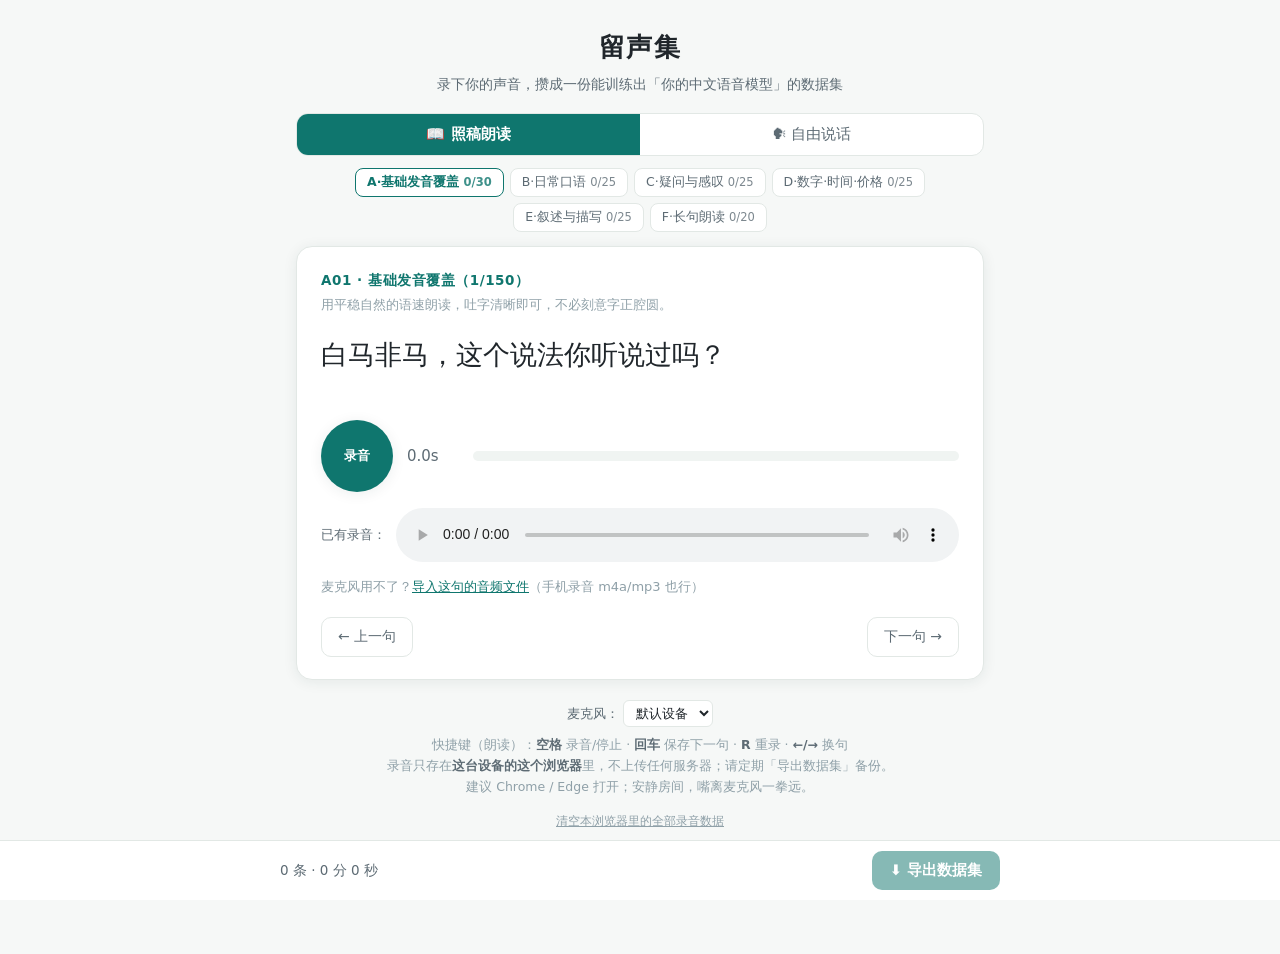
==== web/index.html @ 2b323c7b "新增零安装单文件版录音应用 web/index.html（留声集） 不装 Python、不跑服务器：Chrome/Edge 双击打开即可采集。  - 双模式齐全：照稿朗读（150 句内嵌语料、批次进度" ====
<!DOCTYPE html>
<html lang="zh-CN">
<head>
<meta charset="utf-8">
<meta name="viewport" content="width=device-width, initial-scale=1">
<title>留声集</title>
<link rel="icon" href="data:image/svg+xml,<svg xmlns=%22http://www.w3.org/2000/svg%22 viewBox=%220 0 100 100%22><text y=%22.9em%22 font-size=%2290%22>🎙️</text></svg>">
<style>
/* ---- 主题令牌：亮色为基准，暗色按同一套令牌重定义 ---- */
:root {
  --bg: #f6f8f7;         /* 冷调纸面，偏青灰 */
  --surface: #ffffff;
  --surface-2: #f0f4f2;
  --ink: #20262b;
  --muted: #5d6b74;
  --faint: #8fa0a8;
  --line: #e2e8e5;
  --accent: #0f766e;      /* 深青，工作室的一点颜色 */
  --accent-ink: #ffffff;
  --rec: #e5484d;         /* 语义色：录音中 */
  --ok: #2f8a4c;
  --warn-bg: #fdf6e3;
  --warn-line: #e8d49a;
  --warn-ink: #8a6116;
  --shadow: 0 2px 14px rgba(25, 45, 55, .08);
}
@media (prefers-color-scheme: dark) {
  :root:not([data-theme="light"]) {
    --bg: #12181b;
    --surface: #1a2226;
    --surface-2: #212b30;
    --ink: #e8edea;
    --muted: #98a9b0;
    --faint: #6b7d85;
    --line: #2a363c;
    --accent: #3cb8ab;
    --accent-ink: #0c1517;
    --rec: #f2555a;
    --ok: #57b374;
    --warn-bg: #2a2416;
    --warn-line: #57481f;
    --warn-ink: #d9b45e;
    --shadow: 0 2px 14px rgba(0, 0, 0, .35);
  }
}
:root[data-theme="dark"] {
  --bg: #12181b;
  --surface: #1a2226;
  --surface-2: #212b30;
  --ink: #e8edea;
  --muted: #98a9b0;
  --faint: #6b7d85;
  --line: #2a363c;
  --accent: #3cb8ab;
  --accent-ink: #0c1517;
  --rec: #f2555a;
  --ok: #57b374;
  --warn-bg: #2a2416;
  --warn-line: #57481f;
  --warn-ink: #d9b45e;
  --shadow: 0 2px 14px rgba(0, 0, 0, .35);
}

* { box-sizing: border-box; margin: 0; padding: 0; }
html { -webkit-text-size-adjust: 100%; }
body {
  font-family: system-ui, "PingFang SC", "Microsoft YaHei", "Noto Sans CJK SC", sans-serif;
  background: var(--bg);
  color: var(--ink);
  line-height: 1.65;
}
button { font-family: inherit; }
.wrap { max-width: 720px; margin: 0 auto; padding: 26px 16px 120px; }

/* ---- 头部 ---- */
header { text-align: center; margin-bottom: 18px; }
header h1 { font-size: 26px; letter-spacing: .06em; }
.sub { color: var(--muted); font-size: 13.5px; margin-top: 4px; }
.banner {
  margin: 12px auto 0; max-width: 560px;
  background: var(--warn-bg); border: 1px solid var(--warn-line); color: var(--warn-ink);
  border-radius: 10px; padding: 8px 14px; font-size: 13px; text-align: left;
}

/* ---- 模式切换 ---- */
.modes {
  display: flex; gap: 0; margin: 16px 0 12px;
  border: 1px solid var(--line); border-radius: 12px; overflow: hidden;
  background: var(--surface);
}
.mode-btn {
  flex: 1; border: none; background: transparent; color: var(--muted);
  padding: 11px 8px; font-size: 15px; cursor: pointer;
}
.mode-btn.active { background: var(--accent); color: var(--accent-ink); font-weight: 600; }

/* ---- 批次标签 ---- */
.tabs { display: flex; gap: 6px; justify-content: center; flex-wrap: wrap; margin-bottom: 14px; }
.tab {
  border: 1px solid var(--line); background: var(--surface); border-radius: 8px;
  padding: 5px 11px; font-size: 12.5px; cursor: pointer; color: var(--muted);
}
.tab.active { border-color: var(--accent); color: var(--accent); font-weight: 600; }
.tab .cnt { opacity: .8; font-size: 11.5px; margin-left: 4px; }

/* ---- 卡片 ---- */
.card {
  background: var(--surface); border-radius: 16px; padding: 22px 24px;
  box-shadow: var(--shadow); border: 1px solid var(--line);
}
.meta-row { display: flex; align-items: center; gap: 10px; flex-wrap: wrap; }
.sid { font-weight: 700; color: var(--accent); font-size: 13.5px; letter-spacing: .04em; }
.done-mark { color: var(--ok); font-size: 13px; font-weight: 600; }
.tip { color: var(--faint); font-size: 13px; margin-top: 3px; }
/* 朗读稿：衬线、大号，像一页手稿 */
.sentence {
  font-family: "Songti SC", "Noto Serif CJK SC", "SimSun", serif;
  font-size: 27px; line-height: 1.75; margin: 16px 0 18px; min-height: 2.6em;
  text-wrap: balance;
}

.warn {
  background: var(--warn-bg); border: 1px solid var(--warn-line); color: var(--warn-ink);
  border-radius: 9px; padding: 8px 12px; font-size: 13px; margin: 0 0 12px;
}

/* ---- 录音控件：录音键是主角 ---- */
.controls { display: flex; align-items: center; gap: 14px; flex-wrap: wrap; }
.btn-record {
  width: 72px; height: 72px; border-radius: 50%;
  border: none; background: var(--accent); color: var(--accent-ink);
  font-size: 13px; font-weight: 700; cursor: pointer; flex-shrink: 0;
  box-shadow: var(--shadow);
}
.btn-record.recording { background: var(--rec); color: #fff; animation: pulse 1.2s infinite; }
@keyframes pulse { 50% { opacity: .72; } }
@media (prefers-reduced-motion: reduce) { .btn-record.recording { animation: none; } }
.timer { font-variant-numeric: tabular-nums; color: var(--muted); min-width: 52px; font-size: 15px; }
.level-track {
  flex: 1; min-width: 110px; height: 10px; background: var(--surface-2);
  border-radius: 999px; overflow: hidden;
}
.level-bar {
  height: 100%; width: 0%;
  background: linear-gradient(90deg, var(--accent), #d3a537 72%, var(--rec));
  transition: width .06s linear;
}

.preview { margin-top: 16px; }
audio { width: 100%; }
.preview-btns { display: flex; gap: 10px; margin-top: 10px; flex-wrap: wrap; }
.btn-save {
  border: none; border-radius: 10px; padding: 10px 22px; font-size: 15px;
  background: var(--accent); color: var(--accent-ink); cursor: pointer; font-weight: 600;
}
.btn-ghost {
  border: 1px solid var(--line); border-radius: 10px; padding: 10px 16px;
  background: var(--surface); color: var(--muted); font-size: 14px; cursor: pointer;
}
button:disabled { opacity: .5; cursor: not-allowed; }
button:focus-visible { outline: 2px solid var(--accent); outline-offset: 2px; }

.existing {
  margin-top: 16px; font-size: 13px; color: var(--muted);
  display: flex; align-items: center; gap: 10px; flex-wrap: wrap;
}
.existing audio { flex: 1; min-width: 200px; }

.nav-btns { display: flex; justify-content: space-between; margin-top: 20px; gap: 10px; }
.import-row { margin-top: 14px; font-size: 13px; color: var(--faint); }
.import-row label { color: var(--accent); cursor: pointer; text-decoration: underline; }
input[type="file"] { display: none; }

/* ---- 待校对 ---- */
.pending-title { font-size: 16px; margin: 24px 0 4px; }
.pending-item {
  border: 1px solid var(--line); border-radius: 12px;
  padding: 12px 14px; margin-top: 12px; background: var(--surface-2);
}
.pending-head { display: flex; justify-content: space-between; margin-bottom: 6px; }
.pending-dur { color: var(--faint); font-size: 12.5px; font-variant-numeric: tabular-nums; }
.pending-item textarea {
  width: 100%; margin-top: 8px; padding: 8px 10px; font-size: 16px;
  font-family: inherit; line-height: 1.6; color: var(--ink);
  background: var(--surface); border: 1px solid var(--line); border-radius: 8px;
  resize: vertical;
}

/* ---- 底部常驻：进度 + 导出 ---- */
.dock {
  position: fixed; left: 0; right: 0; bottom: 0;
  background: var(--surface); border-top: 1px solid var(--line);
  padding: 10px 16px calc(10px + env(safe-area-inset-bottom));
}
.dock-inner {
  max-width: 720px; margin: 0 auto;
  display: flex; align-items: center; justify-content: space-between; gap: 12px;
}
.dock-stats { font-size: 13.5px; color: var(--muted); font-variant-numeric: tabular-nums; }
.dock-btns { display: flex; gap: 8px; }
.btn-export {
  border: none; border-radius: 10px; padding: 10px 18px; font-size: 14.5px;
  background: var(--accent); color: var(--accent-ink); font-weight: 700; cursor: pointer;
}

footer.notes { margin-top: 20px; text-align: center; }
.hint { color: var(--faint); font-size: 12.5px; }
.hint b { color: var(--muted); }
.device-row { margin-bottom: 8px; font-size: 13px; color: var(--muted); }
.device-row select {
  max-width: 300px; padding: 4px 8px; border-radius: 6px;
  border: 1px solid var(--line); background: var(--surface); color: var(--ink);
}
.danger-row { margin-top: 10px; }
.danger-link { color: var(--faint); font-size: 12px; background: none; border: none; text-decoration: underline; cursor: pointer; }

@media (max-width: 480px) {
  .card { padding: 18px 16px; }
  .sentence { font-size: 23px; }
}
</style>
</head>
<body>
<div class="wrap">
  <header>
    <h1>留声集</h1>
    <p class="sub">录下你的声音，攒成一份能训练出「你的中文语音模型」的数据集</p>
    <div class="banner" id="env-banner" hidden></div>
  </header>

  <div class="modes">
    <button class="mode-btn active" id="mode-read">📖 照稿朗读</button>
    <button class="mode-btn" id="mode-free">🗣 自由说话</button>
  </div>

  <nav class="tabs" id="tabs"></nav>

  <main class="card" id="read-card">
    <div class="meta-row">
      <span class="sid" id="sentence-id">—</span>
      <span class="done-mark" id="done-mark" hidden></span>
    </div>
    <p class="tip" id="batch-tip"></p>
    <p class="sentence" id="sentence-text">加载中……</p>

    <div class="warn" id="warn-area" hidden></div>

    <div class="controls">
      <button class="btn-record" id="btn-record">录音</button>
      <span class="timer" id="timer">0.0s</span>
      <div class="level-track"><div class="level-bar" id="level-bar"></div></div>
    </div>

    <div class="preview" id="preview-area" hidden>
      <audio id="preview-audio" controls></audio>
      <div class="preview-btns">
        <button class="btn-save" id="btn-save">✔ 保存并下一句</button>
        <button class="btn-ghost" id="btn-redo">↺ 重录</button>
      </div>
    </div>

    <div class="existing" id="existing-area" hidden>
      <span>已有录音：</span>
      <audio id="existing-audio" controls></audio>
    </div>

    <div class="import-row">麦克风用不了？<label for="import-read">导入这句的音频文件</label>（手机录音 m4a/mp3 也行）
      <input type="file" id="import-read" accept="audio/*,.m4a,.mp3,.wav,.aac,.ogg">
    </div>

    <div class="nav-btns">
      <button class="btn-ghost" id="btn-prev">← 上一句</button>
      <button class="btn-ghost" id="btn-next">下一句 →</button>
    </div>
  </main>

  <main class="card" id="free-card" hidden>
    <div class="meta-row"><span class="sid">自由说话 · 自然语气采集</span></div>
    <p class="tip">不看稿，像平时聊天一样随便说 1~5 分钟：今天做了什么、推荐一部电影、
      给朋友的语音留言……停止后会按停顿自动切成小段，逐段听音频、写下你实际说的字。
      数字按读法写汉字（「二零二六」），语气词说了就写上；说废的段丢弃即可。</p>

    <div class="controls">
      <button class="btn-record" id="free-record">说话</button>
      <span class="timer" id="free-timer">0.0s</span>
      <div class="level-track"><div class="level-bar" id="free-level"></div></div>
    </div>

    <div class="warn" id="free-warn" hidden></div>

    <div class="preview" id="free-preview" hidden>
      <audio id="free-audio" controls></audio>
      <div class="preview-btns">
        <button class="btn-save" id="free-slice">✂ 按停顿切分</button>
        <button class="btn-ghost" id="free-redo">↺ 重录</button>
      </div>
    </div>

    <div class="import-row">也可以<label for="import-free">导入一段已有的长录音</label>（比如手机语音备忘录）
      <input type="file" id="import-free" accept="audio/*,.m4a,.mp3,.wav,.aac,.ogg">
    </div>

    <section id="pending-section" hidden>
      <h2 class="pending-title">待校对</h2>
      <div id="pending-list"></div>
    </section>
  </main>

  <footer class="notes">
    <div class="device-row">
      <label for="device-select">麦克风：</label>
      <select id="device-select"><option value="">默认设备</option></select>
    </div>
    <p class="hint">快捷键（朗读）：<b>空格</b> 录音/停止 · <b>回车</b> 保存下一句 · <b>R</b> 重录 · <b>←/→</b> 换句</p>
    <p class="hint">录音只存在<b>这台设备的这个浏览器</b>里，不上传任何服务器；请定期「导出数据集」备份。</p>
    <p class="hint">建议 Chrome / Edge 打开；安静房间，嘴离麦克风一拳远。</p>
    <div class="danger-row"><button class="danger-link" id="btn-wipe">清空本浏览器里的全部录音数据</button></div>
  </footer>
</div>

<div class="dock">
  <div class="dock-inner">
    <span class="dock-stats" id="dock-stats">0 条 · 0 分 0 秒</span>
    <div class="dock-btns">
      <button class="btn-export" id="btn-export">⬇ 导出数据集</button>
    </div>
  </div>
</div>

<script>
'use strict';
/* ============ 留声集：单文件录音采集应用 ============
   零依赖。录音以无损 WAV 存进浏览器 IndexedDB；导出为
   GPT-SoVITS 可直接使用的数据集 zip（wavs/ + meta.jsonl + gptsovits.list）。 */

const CORPUS = {"batches": [{"id": "A", "name": "基础发音覆盖", "desc": "覆盖普通话全部声母、常见韵母、四个声调与轻声、儿化和变调。只录这一批（约 3~5 分钟）就可以开始训练。", "tip": "用平稳自然的语速朗读，吐字清晰即可，不必刻意字正腔圆。", "items": [{"id": "A01", "text": "白马非马，这个说法你听说过吗？"}, {"id": "A02", "text": "爸爸泡了一壶普洱茶，满屋子都是茶香。"}, {"id": "A03", "text": "妹妹每天早晨都要喝一杯温牛奶。"}, {"id": "A04", "text": "风一吹，帆船就慢慢离开了码头。"}, {"id": "A05", "text": "弟弟得到一台崭新的电动玩具。"}, {"id": "A06", "text": "天太热了，我们躲在树荫下乘凉。"}, {"id": "A07", "text": "奶奶年轻的时候在南方农村教书。"}, {"id": "A08", "text": "老李在楼下练了六年太极拳。"}, {"id": "A09", "text": "哥哥刚给花园里的果树浇过水。"}, {"id": "A10", "text": "客人夸这块烤肉外焦里嫩，口感很好。"}, {"id": "A11", "text": "火车呼啸着穿过黄河大桥。"}, {"id": "A12", "text": "姐姐今天穿了一件金黄色的家居服。"}, {"id": "A13", "text": "请你去前面的桥头等我一会儿。"}, {"id": "A14", "text": "小熊想学习西方的现代绘画。"}, {"id": "A15", "text": "这张桌子的价值真不好说。"}, {"id": "A16", "text": "厨房传来一阵炒菜的声音。"}, {"id": "A17", "text": "叔叔是设计师，擅长手绘山水。"}, {"id": "A18", "text": "让我们仍然热爱日常的生活。"}, {"id": "A19", "text": "自从组建足球队，早操再没人迟到。"}, {"id": "A20", "text": "村子里错落有致地种满了松树和翠竹。"}, {"id": "A21", "text": "我们呀，一路吃喝玩乐，晚上才回家。"}, {"id": "A22", "text": "女司机举起绿旗，示意军车继续前进。"}, {"id": "A23", "text": "月亮圆圆的，挂在远处的山峰上。"}, {"id": "A24", "text": "你好，很高兴认识你，我姓李。"}, {"id": "A25", "text": "老虎和小马居然成了好伙伴。"}, {"id": "A26", "text": "一个人吃饭，一样可以吃得很开心。"}, {"id": "A27", "text": "不对，不是这本书，是那本蓝色的。"}, {"id": "A28", "text": "他呢，好像有点儿不好意思了。"}, {"id": "A29", "text": "春天一到，公园里到处是放风筝的孩子。"}, {"id": "A30", "text": "王老师用温柔而坚定的语气鼓励大家。"}]}, {"id": "B", "name": "日常口语", "desc": "高频日常用语，让模型学会你平时说话的腔调。", "tip": "想象在跟家人朋友说话，放松、口语化。", "items": [{"id": "B01", "text": "早上好！今天天气真不错。"}, {"id": "B02", "text": "麻烦你把窗户关一下，外面有点吵。"}, {"id": "B03", "text": "我先去洗个手，马上就来。"}, {"id": "B04", "text": "辛苦了，快坐下歇一会儿吧。"}, {"id": "B05", "text": "这道菜有点咸，下次少放点盐。"}, {"id": "B06", "text": "别着急，我们时间还很充裕。"}, {"id": "B07", "text": "出门记得带伞，下午可能有雨。"}, {"id": "B08", "text": "谢谢你的帮忙，改天我请你吃饭。"}, {"id": "B09", "text": "对不起，我来晚了，路上堵车堵得厉害。"}, {"id": "B10", "text": "没关系，大家都刚到，先喝点水吧。"}, {"id": "B11", "text": "你最近忙什么呢？好久没见到你了。"}, {"id": "B12", "text": "周末我们打算去郊外爬山，你来不来？"}, {"id": "B13", "text": "手机快没电了，你带充电器了吗？"}, {"id": "B14", "text": "这双鞋挺舒服的，就是颜色不太好看。"}, {"id": "B15", "text": "帮我看一下，这个字念什么？"}, {"id": "B16", "text": "电梯坏了，我们只能走楼梯上去。"}, {"id": "B17", "text": "冰箱里还有昨天剩的汤，热一热就能喝。"}, {"id": "B18", "text": "空调温度别开太低，小心着凉。"}, {"id": "B19", "text": "我把钥匙忘在办公室了，真是糊涂。"}, {"id": "B20", "text": "排队的人太多了，我们换一家店吧。"}, {"id": "B21", "text": "你先睡吧，我把这点活儿干完就休息。"}, {"id": "B22", "text": "快递到楼下了，你下去取一下好吗？"}, {"id": "B23", "text": "今晚想吃面条还是米饭？我都可以。"}, {"id": "B24", "text": "灯别关，我还要看一会儿书。"}, {"id": "B25", "text": "慢点走，地上滑，刚拖过地。"}]}, {"id": "C", "name": "疑问与感叹", "desc": "疑问句和感叹句，补充语调的上扬与强调。", "tip": "带上自然的情绪起伏：疑问上扬、感叹有力，但不要夸张。", "items": [{"id": "C01", "text": "这是谁的笔记本？封面还挺好看的。"}, {"id": "C02", "text": "你猜怎么着？我们居然在机场遇见了老同学！"}, {"id": "C03", "text": "为什么每次开会他都迟到呢？"}, {"id": "C04", "text": "哇，这里的夜景也太美了吧！"}, {"id": "C05", "text": "你确定要把头发剪这么短吗？"}, {"id": "C06", "text": "太好了，比赛我们赢了！"}, {"id": "C07", "text": "怎么办，我好像把文件发错人了。"}, {"id": "C08", "text": "难道你一点儿都不好奇吗？"}, {"id": "C09", "text": "加油！最后一圈了，坚持住！"}, {"id": "C10", "text": "这个西瓜熟不熟，你会挑吗？"}, {"id": "C11", "text": "天哪，都十二点了，我们快走吧！"}, {"id": "C12", "text": "你到底想说什么，能不能直接一点？"}, {"id": "C13", "text": "小心！前面的路结冰了。"}, {"id": "C14", "text": "真的假的？他居然会弹钢琴？"}, {"id": "C15", "text": "多漂亮的一幅画啊，是你自己画的吗？"}, {"id": "C16", "text": "咦，我的眼镜刚才还在桌上呢？"}, {"id": "C17", "text": "好香啊，厨房里炖的是什么汤？"}, {"id": "C18", "text": "你说，我们是坐高铁去，还是开车去？"}, {"id": "C19", "text": "唉，这场雨下得可真不是时候。"}, {"id": "C20", "text": "恭喜你呀，听说你考上研究生了！"}, {"id": "C21", "text": "嘘，小点儿声，孩子刚睡着。"}, {"id": "C22", "text": "啊，原来你们早就认识啊！"}, {"id": "C23", "text": "这么重要的事，你怎么现在才告诉我？"}, {"id": "C24", "text": "哎呀，我的手机怎么又死机了！"}, {"id": "C25", "text": "请问，去博物馆应该从哪个出口走？"}]}, {"id": "D", "name": "数字·时间·价格", "desc": "数字、时间、价格、电话号码，是合成时最常用也最容易出错的内容。", "tip": "数字念清楚，「一」「不」的变调顺其自然就好。", "items": [{"id": "D01", "text": "我的手机尾号是三八五二，不是三八五九。"}, {"id": "D02", "text": "会议改到下午两点半，在四楼会议室。"}, {"id": "D03", "text": "今天是二零二六年八月十日，星期一。"}, {"id": "D04", "text": "这件外套原价六百九十九元，现在打七折。"}, {"id": "D05", "text": "从我家到公司，坐地铁大概四十五分钟。"}, {"id": "D06", "text": "请拨打客服电话，四零零八一二三四五六。"}, {"id": "D07", "text": "火车十九点零七分发车，我们十八点前到站吧。"}, {"id": "D08", "text": "他今年三十二岁，比我整整大五岁。"}, {"id": "D09", "text": "这栋楼一共二十八层，我住在十六层。"}, {"id": "D10", "text": "快递单号的后四位是零六一七。"}, {"id": "D11", "text": "春节假期从除夕放到正月初七，一共八天。"}, {"id": "D12", "text": "第一名的成绩是九秒八三，打破了全国纪录。"}, {"id": "D13", "text": "这个月的工资比上个月多了一千二百块。"}, {"id": "D14", "text": "我们班五十六个人，有一半戴眼镜。"}, {"id": "D15", "text": "苹果十块钱三斤，香蕉四块五一斤。"}, {"id": "D16", "text": "电影七点一刻开场，还有二十分钟。"}, {"id": "D17", "text": "体温三十六度八，不算发烧，多喝水吧。"}, {"id": "D18", "text": "银行卡密码要设六位数字，别用生日。"}, {"id": "D19", "text": "我们的航班下午三点二十起飞，提前两小时值机。"}, {"id": "D20", "text": "房间在八零五，电梯出来右转第二间。"}, {"id": "D21", "text": "去年图书馆一共接待了一百二十万人次。"}, {"id": "D22", "text": "马拉松全程四十二点一九五公里。"}, {"id": "D23", "text": "优惠券满两百减五十，今晚十二点过期。"}, {"id": "D24", "text": "他百米能跑进十二秒，八百米也很快。"}, {"id": "D25", "text": "二的十次方是一千零二十四。"}]}, {"id": "E", "name": "叙述与描写", "desc": "叙述性句子，训练自然的停顿和节奏。", "tip": "像讲故事一样，语速可以稍慢，注意停顿。", "items": [{"id": "E01", "text": "傍晚的江面泛着金光，渔船慢慢靠岸。"}, {"id": "E02", "text": "图书馆里很安静，只听得见翻书的声音。"}, {"id": "E03", "text": "小猫蜷在阳台的藤椅上，晒着太阳打盹。"}, {"id": "E04", "text": "山路弯弯曲曲，一直伸向云雾深处。"}, {"id": "E05", "text": "雨后的空气格外清新，泥土的味道扑面而来。"}, {"id": "E06", "text": "爷爷在院子里种了两棵石榴树，年年结果。"}, {"id": "E07", "text": "集市上人来人往，叫卖声此起彼伏。"}, {"id": "E08", "text": "冬天的清晨，窗玻璃上结满了霜花。"}, {"id": "E09", "text": "列车穿过隧道，眼前忽然一片开阔。"}, {"id": "E10", "text": "她把信纸叠得整整齐齐，放进了抽屉。"}, {"id": "E11", "text": "篝火渐渐熄灭，只剩下几点红色的火星。"}, {"id": "E12", "text": "老街两旁的梧桐树，把阳光剪成了碎片。"}, {"id": "E13", "text": "面团在师傅手里翻飞，转眼变成了细面条。"}, {"id": "E14", "text": "湖水清得能看见水底的鹅卵石。"}, {"id": "E15", "text": "深秋的银杏叶落了一地，像铺了一层金毯。"}, {"id": "E16", "text": "他推开木门，一股旧书的气味迎面而来。"}, {"id": "E17", "text": "远处的雪山在夕阳下泛着淡淡的粉色。"}, {"id": "E18", "text": "广场上的鸽子扑棱棱飞起，掠过钟楼。"}, {"id": "E19", "text": "茶馆里的说书人一拍醒木，满堂安静。"}, {"id": "E20", "text": "巷子尽头的小店，卖着最地道的馄饨。"}, {"id": "E21", "text": "潮水退去，沙滩上留下一排排贝壳。"}, {"id": "E22", "text": "风筝越飞越高，最后变成了一个小黑点。"}, {"id": "E23", "text": "木匠把刨花扫成一堆，屋里满是松木香。"}, {"id": "E24", "text": "晚自习下课，操场上响起一阵阵笑声。"}, {"id": "E25", "text": "初雪落在屋檐上，整个村庄都安静了。"}]}, {"id": "F", "name": "长句朗读", "desc": "二十到三十五字的长句，帮助模型学会长句的呼吸和连贯。", "tip": "注意换气和逗号处的停顿，保持整句的连贯感。", "items": [{"id": "F01", "text": "学习一门新语言，最重要的不是天赋，而是每天坚持练习的耐心。"}, {"id": "F02", "text": "如果明天不下雨，我们就沿着河边骑车，一直骑到城外的向日葵田。"}, {"id": "F03", "text": "科技改变了我们的生活方式，但真正温暖人心的，始终是人与人之间的关怀。"}, {"id": "F04", "text": "他一边整理行李，一边回忆起这些年在外求学的点点滴滴。"}, {"id": "F05", "text": "无论遇到什么困难，只要一家人齐心协力，就没有过不去的坎儿。"}, {"id": "F06", "text": "这家老字号饭馆开了六十多年，招牌菜的味道从来没有变过。"}, {"id": "F07", "text": "读万卷书，行万里路，见识越广，人就越懂得谦虚。"}, {"id": "F08", "text": "城市的夜晚灯火通明，可他最怀念的，还是老家院子里那盏昏黄的灯。"}, {"id": "F09", "text": "健康的生活习惯，说起来简单，做起来却需要长年累月的自律。"}, {"id": "F10", "text": "会议结束以后，请大家把桌椅归位，并随手关掉投影仪和空调。"}, {"id": "F11", "text": "春种一粒粟，秋收万颗子，农民的辛苦都藏在这一粒粒粮食里。"}, {"id": "F12", "text": "面对陌生的城市，他深吸一口气，拖着行李箱走进了熙熙攘攘的人群。"}, {"id": "F13", "text": "老师常说，错题并不可怕，可怕的是错过了从错误中学习的机会。"}, {"id": "F14", "text": "这部纪录片拍了整整五年，记录了候鸟从北方到南方的漫长旅程。"}, {"id": "F15", "text": "周末的菜市场热闹非凡，讨价还价声、招呼声混成一片烟火气。"}, {"id": "F16", "text": "真正的朋友，未必天天见面，却总能在你需要的时候及时出现。"}, {"id": "F17", "text": "他把祖传的手艺教给了女儿，也把那份认真和执着一并传了下去。"}, {"id": "F18", "text": "落日把海面染成橘红色，归航的渔船拖着长长的波纹驶向码头。"}, {"id": "F19", "text": "与其抱怨天黑，不如点亮一盏灯，哪怕光亮微弱，也能照亮脚下的路。"}, {"id": "F20", "text": "岁月不居，时节如流，愿我们都能不慌不忙，把平凡的日子过得有滋有味。"}]}]};

const $ = id => document.getElementById(id);

/* ---------------- IndexedDB（失败则退化为内存存储） ---------------- */

const store = {
  db: null, mem: { rec: new Map(), pend: new Map() }, persistent: false,
  async open() {
    if (!('indexedDB' in window)) return false;
    return new Promise(resolve => {
      let req;
      try { req = indexedDB.open('liushengji', 1); } catch (e) { resolve(false); return; }
      req.onupgradeneeded = e => {
        const db = e.target.result;
        if (!db.objectStoreNames.contains('rec')) db.createObjectStore('rec', { keyPath: 'id' });
        if (!db.objectStoreNames.contains('pend')) db.createObjectStore('pend', { keyPath: 'id' });
      };
      req.onsuccess = e => { this.db = e.target.result; this.persistent = true; resolve(true); };
      req.onerror = () => resolve(false);
      req.onblocked = () => resolve(false);
    });
  },
  _tx(name, mode, fn) {
    return new Promise((resolve, reject) => {
      const tx = this.db.transaction(name, mode);
      const out = fn(tx.objectStore(name));
      tx.oncomplete = () => resolve(out && out.result !== undefined ? out.result : undefined);
      tx.onerror = () => reject(tx.error);
    });
  },
  async put(name, val) {
    if (!this.db) { this.mem[name].set(val.id, val); return; }
    await this._tx(name, 'readwrite', s => s.put(val));
  },
  async del(name, id) {
    if (!this.db) { this.mem[name].delete(id); return; }
    await this._tx(name, 'readwrite', s => s.delete(id));
  },
  async all(name) {
    if (!this.db) return [...this.mem[name].values()];
    return new Promise((resolve, reject) => {
      const tx = this.db.transaction(name, 'readonly');
      const req = tx.objectStore(name).getAll();
      req.onsuccess = () => resolve(req.result || []);
      req.onerror = () => reject(req.error);
    });
  },
  async wipe() {
    if (!this.db) { this.mem.rec.clear(); this.mem.pend.clear(); return; }
    await this._tx('rec', 'readwrite', s => s.clear());
    await this._tx('pend', 'readwrite', s => s.clear());
  },
};

/* ---------------- 全局状态 ---------------- */

const state = {
  mode: 'read',
  flat: [], batches: CORPUS.batches,
  index: 0,
  recorded: new Map(),   // id -> {id,text,dur,sr,peak,ts,kind,take?,wav:Blob}
  pendingSegs: [],       // [{id,take,dur,sr,ts,draft?,wav:Blob}]
  recording: false,
  pendingTake: null,     // 朗读模式待保存 {blob,dur,peak,sr}
  freeTake: null,        // 自由模式待切分 {pcm:Float32Array,sr,peak}
  ctx: null, stream: null, source: null, processor: null,
  chunks: [], sampleRate: 48000, startTime: 0, timerId: null, peak: 0,
  urls: new Map(),       // id -> objectURL 缓存
};
const FREE_MAX_SEC = 300;

/* ---------------- 初始化 ---------------- */

async function init() {
  state.flat = CORPUS.batches.flatMap(b =>
    b.items.map(it => ({ ...it, batch: b.id, batchName: b.name, tip: b.tip })));

  const ok = await store.open();
  if (!ok) {
    showBanner('⚠ 此浏览器无法持久保存录音（隐身模式？）。数据只存在内存里，录完请立刻导出，关页即丢。');
  }
  for (const r of await store.all('rec')) state.recorded.set(r.id, r);
  state.pendingSegs = (await store.all('pend')).sort((a, b) => a.id < b.id ? -1 : 1);

  if (window.self !== window.top) {
    showBanner('ℹ 此页面在内嵌沙盒里可能无法使用麦克风或导出文件。请把它保存为本地 .html 文件后用浏览器直接打开。');
  }

  const firstNew = state.flat.findIndex(s => !state.recorded.has(s.id));
  state.index = firstNew === -1 ? 0 : firstNew;
  renderAll();
}

function showBanner(msg) { const b = $('env-banner'); b.textContent = msg; b.hidden = false; }

function renderAll() { renderTabs(); renderSentence(); renderPending(); renderStats(); }

/* ---------------- 渲染 ---------------- */

function blobUrl(id, blob) {
  if (!state.urls.has(id)) state.urls.set(id, URL.createObjectURL(blob));
  return state.urls.get(id);
}
function dropUrl(id) {
  if (state.urls.has(id)) { URL.revokeObjectURL(state.urls.get(id)); state.urls.delete(id); }
}

function renderTabs() {
  const tabs = $('tabs');
  tabs.innerHTML = '';
  tabs.style.display = state.mode === 'read' ? '' : 'none';
  const cur = state.flat[state.index];
  for (const b of state.batches) {
    const done = b.items.filter(it => state.recorded.has(it.id)).length;
    const el = document.createElement('button');
    el.className = 'tab' + (cur && cur.batch === b.id ? ' active' : '');
    el.innerHTML = `${b.id}·${b.name}<span class="cnt">${done}/${b.items.length}</span>`;
    el.onclick = () => {
      const idx = state.flat.findIndex(s => s.batch === b.id && !state.recorded.has(s.id));
      goTo(idx !== -1 ? idx : state.flat.findIndex(s => s.batch === b.id));
    };
    tabs.appendChild(el);
  }
}

function setMode(mode) {
  if (state.recording) stopRecording();
  state.mode = mode;
  $('mode-read').classList.toggle('active', mode === 'read');
  $('mode-free').classList.toggle('active', mode === 'free');
  $('read-card').hidden = mode !== 'read';
  $('free-card').hidden = mode !== 'free';
  renderTabs();
}

function renderSentence() {
  const s = state.flat[state.index];
  if (!s) return;
  $('sentence-id').textContent = `${s.id} · ${s.batchName}（${state.index + 1}/${state.flat.length}）`;
  $('batch-tip').textContent = s.tip || '';
  $('sentence-text').textContent = s.text;

  const rec = state.recorded.get(s.id);
  $('done-mark').hidden = !rec;
  if (rec) {
    $('done-mark').textContent = `✓ 已录 ${Number(rec.dur).toFixed(1)}s（可重录覆盖）`;
    $('existing-audio').src = blobUrl(s.id, rec.wav);
    $('existing-area').hidden = false;
  } else {
    $('existing-area').hidden = true;
  }
  clearReadTake();
  hideWarn('warn-area');
  renderTabs();
}

function renderStats() {
  let total = 0;
  for (const r of state.recorded.values()) total += Number(r.dur) || 0;
  const m = Math.floor(total / 60), sec = Math.round(total % 60);
  const pend = state.pendingSegs.length ? ` · 待校对 ${state.pendingSegs.length}` : '';
  $('dock-stats').textContent = `${state.recorded.size} 条 · ${m} 分 ${sec} 秒${pend}`;
  $('btn-export').disabled = state.recorded.size === 0;
}

function renderPending() {
  const list = $('pending-list');
  $('pending-section').hidden = !state.pendingSegs.length;
  list.innerHTML = '';
  for (const seg of state.pendingSegs) {
    const item = document.createElement('div');
    item.className = 'pending-item';
    item.innerHTML = `
      <div class="pending-head">
        <span class="sid">${seg.id}</span>
        <span class="pending-dur">${Number(seg.dur).toFixed(1)}s · ${seg.take || ''}</span>
      </div>
      <audio controls></audio>
      <textarea rows="2" placeholder="听音频，写下你实际说的字……"></textarea>
      <div class="preview-btns">
        <button class="btn-save btn-confirm">✔ 确认入库</button>
        <button class="btn-ghost btn-drop">✕ 丢弃这段</button>
      </div>`;
    item.querySelector('audio').src = blobUrl(seg.id, seg.wav);
    const ta = item.querySelector('textarea');
    ta.value = seg.draft || '';
    item.querySelector('.btn-confirm').onclick = () => confirmSeg(seg, ta.value, ta);
    item.querySelector('.btn-drop').onclick = () => discardSeg(seg.id);
    list.appendChild(item);
  }
}

function showWarn(id, msg) { const w = $(id); w.textContent = msg; w.hidden = false; }
function hideWarn(id) { $(id).hidden = true; }

function clearReadTake() {
  state.pendingTake = null;
  $('preview-area').hidden = true;
  const a = $('preview-audio');
  if (a.dataset.url) { URL.revokeObjectURL(a.dataset.url); delete a.dataset.url; a.removeAttribute('src'); }
}
function clearFreeTake() {
  state.freeTake = null;
  $('free-preview').hidden = true;
  const a = $('free-audio');
  if (a.dataset.url) { URL.revokeObjectURL(a.dataset.url); delete a.dataset.url; a.removeAttribute('src'); }
}

/* ---------------- 录音引擎（双模式共用） ---------------- */

function ui() {
  return state.mode === 'read'
    ? { btn: $('btn-record'), timer: $('timer'), level: $('level-bar'), warn: 'warn-area', startLabel: '录音', stopLabel: '停止' }
    : { btn: $('free-record'), timer: $('free-timer'), level: $('free-level'), warn: 'free-warn', startLabel: '说话', stopLabel: '停止' };
}

async function startRecording() {
  if (state.recording) return;
  if (state.mode === 'read') clearReadTake(); else clearFreeTake();
  hideWarn(ui().warn);
  try {
    const deviceId = localStorage.getItem('lsj_device') || '';
    // 关闭回声消除/降噪/自动增益：训练数据要保留原始音色
    state.stream = await navigator.mediaDevices.getUserMedia({
      audio: {
        echoCancellation: false, noiseSuppression: false, autoGainControl: false,
        channelCount: 1,
        ...(deviceId ? { deviceId: { exact: deviceId } } : {}),
      },
    });
    populateDevices();
  } catch (e) {
    showWarn(ui().warn, '无法使用麦克风（' + e.name + '）。可以改用下方「导入音频文件」：先用手机/电脑自带的录音应用录，再导入进来。');
    return;
  }

  state.ctx = new (window.AudioContext || window.webkitAudioContext)();
  state.sampleRate = state.ctx.sampleRate;
  state.source = state.ctx.createMediaStreamSource(state.stream);
  state.processor = state.ctx.createScriptProcessor(4096, 1, 1);
  state.chunks = [];
  state.peak = 0;

  const levelEl = ui().level;
  state.processor.onaudioprocess = ev => {
    const data = ev.inputBuffer.getChannelData(0);
    state.chunks.push(new Float32Array(data));
    let rms = 0;
    for (let i = 0; i < data.length; i++) {
      const v = Math.abs(data[i]);
      if (v > state.peak) state.peak = v;
      rms += data[i] * data[i];
    }
    levelEl.style.width = Math.min(100, Math.sqrt(rms / data.length) * 350) + '%';
  };

  // processor 要接到 destination 才会持续触发；0 增益避免回放啸叫
  const mute = state.ctx.createGain();
  mute.gain.value = 0;
  state.source.connect(state.processor);
  state.processor.connect(mute);
  mute.connect(state.ctx.destination);

  state.recording = true;
  state.startTime = performance.now();
  const u = ui();
  u.btn.textContent = u.stopLabel;
  u.btn.classList.add('recording');
  state.timerId = setInterval(() => {
    const sec = (performance.now() - state.startTime) / 1000;
    u.timer.textContent = sec.toFixed(1) + 's';
    if (state.mode === 'free' && sec >= FREE_MAX_SEC) stopRecording();
  }, 100);
}

function stopRecording() {
  if (!state.recording) return;
  state.recording = false;
  clearInterval(state.timerId);
  try {
    state.processor.disconnect();
    state.source.disconnect();
    state.stream.getTracks().forEach(t => t.stop());
    state.ctx.close();
  } catch (e) { /* 忽略清理错误 */ }

  const u = ui();
  u.btn.textContent = u.startLabel;
  u.btn.classList.remove('recording');
  u.level.style.width = '0%';

  const total = state.chunks.reduce((n, c) => n + c.length, 0);
  if (!total) { showWarn(u.warn, '没有采集到音频数据，请重试。'); return; }
  let pcm = new Float32Array(total);
  let off = 0;
  for (const c of state.chunks) { pcm.set(c, off); off += c.length; }
  state.chunks = [];
  acceptAudio(pcm, state.sampleRate, state.peak);
}

/* 录音或导入的音频统一从这里进入各模式流程 */
function acceptAudio(pcm, sr, peak) {
  const u = ui();
  pcm = trimSilence(pcm, sr);
  const dur = pcm.length / sr;
  const minDur = state.mode === 'read' ? 0.6 : 2.0;
  if (dur < minDur) { showWarn(u.warn, `音频太短（不足 ${minDur} 秒），请重试。`); return; }
  u.timer.textContent = dur.toFixed(1) + 's';

  if (state.mode === 'read') {
    const blob = encodeWav(pcm, sr);
    state.pendingTake = { blob, dur, peak, sr };
    const a = $('preview-audio');
    a.dataset.url = URL.createObjectURL(blob);
    a.src = a.dataset.url;
    $('preview-area').hidden = false;
  } else {
    state.freeTake = { pcm, sr, peak };
    const blob = encodeWav(pcm, sr);
    const a = $('free-audio');
    a.dataset.url = URL.createObjectURL(blob);
    a.src = a.dataset.url;
    $('free-preview').hidden = false;
  }

  if (peak >= 0.985) showWarn(u.warn, '⚠ 音量过大出现削波（爆音），建议离麦克风远一点重录。');
  else if (peak < 0.08) showWarn(u.warn, '⚠ 音量偏小，建议靠近麦克风或调大输入音量重录。');
}

function trimSilence(pcm, sr, threshold = 0.008) {
  let start = 0, end = pcm.length - 1;
  while (start < pcm.length && Math.abs(pcm[start]) < threshold) start++;
  while (end > start && Math.abs(pcm[end]) < threshold) end--;
  if (start >= end) return pcm;
  const pad = Math.round(sr * 0.25);
  return pcm.slice(Math.max(0, start - pad), Math.min(pcm.length, end + pad));
}

function encodeWav(pcm, sr) {
  const buf = new ArrayBuffer(44 + pcm.length * 2);
  const v = new DataView(buf);
  const wstr = (o, s) => { for (let i = 0; i < s.length; i++) v.setUint8(o + i, s.charCodeAt(i)); };
  wstr(0, 'RIFF'); v.setUint32(4, 36 + pcm.length * 2, true); wstr(8, 'WAVE');
  wstr(12, 'fmt '); v.setUint32(16, 16, true);
  v.setUint16(20, 1, true); v.setUint16(22, 1, true);
  v.setUint32(24, sr, true); v.setUint32(28, sr * 2, true);
  v.setUint16(32, 2, true); v.setUint16(34, 16, true);
  wstr(36, 'data'); v.setUint32(40, pcm.length * 2, true);
  for (let i = 0; i < pcm.length; i++) {
    const s = Math.max(-1, Math.min(1, pcm[i]));
    v.setInt16(44 + i * 2, s < 0 ? s * 0x8000 : s * 0x7fff, true);
  }
  return new Blob([buf], { type: 'audio/wav' });
}

/* ---------------- 导入音频文件 ---------------- */

async function importFile(file) {
  const u = ui();
  hideWarn(u.warn);
  try {
    const buf = await file.arrayBuffer();
    const ctx = new (window.AudioContext || window.webkitAudioContext)();
    const audio = await ctx.decodeAudioData(buf);
    const pcm = audio.getChannelData(0).slice();
    let peak = 0;
    for (let i = 0; i < pcm.length; i++) { const v = Math.abs(pcm[i]); if (v > peak) peak = v; }
    ctx.close();
    acceptAudio(pcm, audio.sampleRate, peak);
  } catch (e) {
    showWarn(u.warn, '无法解码这个音频文件：' + (e.message || e.name || e));
  }
}

/* ---------------- 朗读：保存与导航 ---------------- */

async function saveRead() {
  if (!state.pendingTake) return;
  const s = state.flat[state.index];
  const p = state.pendingTake;
  const rec = {
    id: s.id, text: s.text, dur: Math.round(p.dur * 1000) / 1000,
    sr: p.sr, peak: Math.round(p.peak * 10000) / 10000,
    ts: Math.floor(Date.now() / 1000), kind: 'read', wav: p.blob,
  };
  try {
    await store.put('rec', rec);
  } catch (e) {
    showWarn('warn-area', '保存失败（存储空间满？）：' + (e.message || e.name)); return;
  }
  dropUrl(s.id);
  state.recorded.set(s.id, rec);
  renderStats();
  clearReadTake();
  const next = state.flat.findIndex((x, i) => i > state.index && !state.recorded.has(x.id));
  const anyNew = next !== -1 ? next : state.flat.findIndex(x => !state.recorded.has(x.id));
  if (anyNew !== -1) goTo(anyNew);
  else { renderSentence(); showWarn('warn-area', '🎉 朗读语料全部录完！可以去「自由说话」补自然语气，或点下方「导出数据集」。'); }
}

function goTo(idx) {
  if (idx < 0 || idx >= state.flat.length) return;
  if (state.recording) stopRecording();
  state.index = idx;
  renderSentence();
}

/* ---------------- 自由说话：切分与校对 ---------------- */

function nextSegNo() {
  let n = 0;
  const scan = id => { const m = /^S(\d+)$/.exec(id); if (m) n = Math.max(n, parseInt(m[1], 10)); };
  for (const id of state.recorded.keys()) scan(id);
  for (const seg of state.pendingSegs) scan(seg.id);
  return n + 1;
}
function nextTakeNo() {
  let n = 0;
  const scan = t => { const m = /^take_(\d+)$/.exec(t || ''); if (m) n = Math.max(n, parseInt(m[1], 10)); };
  for (const r of state.recorded.values()) scan(r.take);
  for (const seg of state.pendingSegs) scan(seg.take);
  return n + 1;
}

/* 与仓库 recorder/server.py 同一套能量门限切分算法 */
function sliceBySilence(pcm, sr, minSeg = 1.2, maxSeg = 9.5, minSil = 0.35, pad = 0.15) {
  const win = Math.max(1, Math.round(sr * 0.05));
  const nwin = Math.floor(pcm.length / win);
  if (!nwin) return [];
  const peaks = new Array(nwin);
  for (let i = 0; i < nwin; i++) {
    let p = 0;
    const base = i * win;
    for (let j = 0; j < win; j++) { const v = Math.abs(pcm[base + j]); if (v > p) p = v; }
    peaks[i] = p;
  }
  const ranked = [...peaks].sort((a, b) => a - b);
  const floor = ranked[Math.floor(nwin * 0.1)];
  const p90 = ranked[Math.min(nwin - 1, Math.floor(nwin * 0.9))];
  // 门限=噪声底×2.5，上限=信号90分位的一半（防止连续语音被整段判为静音）
  const thr = Math.max(Math.min(Math.max(floor * 2.5, 0.006), 0.5 * p90), 0.006);
  const voiced = peaks.map(p => p > thr);

  const gapWin = Math.max(1, Math.round(minSil / 0.05));
  let i = 0;
  while (i < nwin) {
    if (voiced[i]) { i++; continue; }
    let j = i;
    while (j < nwin && !voiced[j]) j++;
    if (i > 0 && j < nwin && (j - i) < gapWin) for (let k = i; k < j; k++) voiced[k] = true;
    i = j;
  }

  const intervals = [];
  i = 0;
  while (i < nwin) {
    if (voiced[i]) {
      let j = i;
      while (j < nwin && voiced[j]) j++;
      if ((j - i) * 0.05 >= 0.3) intervals.push([i * 0.05, j * 0.05]);
      i = j;
    } else i++;
  }

  const groups = [];
  let cur = null;
  for (const [a, b] of intervals) {
    if (b - a > maxSeg) {
      if (cur) { groups.push(cur); cur = null; }
      const parts = Math.floor((b - a) / maxSeg) + 1;
      const step = (b - a) / parts;
      for (let k = 0; k < parts; k++) groups.push([a + k * step, a + (k + 1) * step]);
      continue;
    }
    if (!cur) cur = [a, b];
    else if (b - cur[0] <= maxSeg) cur = [cur[0], b];
    else { groups.push(cur); cur = [a, b]; }
  }
  if (cur) groups.push(cur);

  const total = pcm.length / sr;
  const out = [];
  for (const [a, b] of groups) {
    if (b - a < minSeg) continue;
    out.push([Math.round(Math.max(0, a - pad) * sr), Math.round(Math.min(total, b + pad) * sr)]);
  }
  return out;
}

async function sliceFreeTake() {
  if (!state.freeTake) return;
  const { pcm, sr } = state.freeTake;
  const spans = sliceBySilence(pcm, sr);
  if (!spans.length) {
    showWarn('free-warn', '这段音频没有切出有效语音（太安静或太碎），请重录/换文件。');
    return;
  }
  const take = `take_${String(nextTakeNo()).padStart(3, '0')}`;
  let no = nextSegNo();
  for (const [a, b] of spans) {
    const seg = {
      id: `S${String(no++).padStart(3, '0')}`,
      take, dur: Math.round((b - a) / sr * 1000) / 1000, sr,
      ts: Math.floor(Date.now() / 1000),
      wav: encodeWav(pcm.slice(a, b), sr),
    };
    state.pendingSegs.push(seg);
    try { await store.put('pend', seg); } catch (e) { /* 满则至少留在内存 */ }
  }
  clearFreeTake();
  renderPending();
  renderStats();
  showWarn('free-warn', `✔ 已切出 ${spans.length} 段（${take}），请在下方逐段校对。`);
}

async function confirmSeg(seg, text, ta) {
  text = (text || '').trim();
  if (!text) { ta.focus(); showWarn('free-warn', `${seg.id}：请先写下这段说的字，再确认入库。`); return; }
  const rec = {
    id: seg.id, text, dur: seg.dur, sr: seg.sr, peak: 0,
    ts: Math.floor(Date.now() / 1000), kind: 'free', take: seg.take, wav: seg.wav,
  };
  try { await store.put('rec', rec); await store.del('pend', seg.id); }
  catch (e) { showWarn('free-warn', '保存失败：' + (e.message || e.name)); return; }
  state.recorded.set(seg.id, rec);
  state.pendingSegs = state.pendingSegs.filter(x => x.id !== seg.id);
  hideWarn('free-warn');
  renderPending();
  renderStats();
}

async function discardSeg(id) {
  try { await store.del('pend', id); } catch (e) { /* 忽略 */ }
  dropUrl(id);
  state.pendingSegs = state.pendingSegs.filter(x => x.id !== id);
  renderPending();
  renderStats();
}

/* ---------------- 导出数据集（zip，仅存储不压缩） ---------------- */

const CRC_TABLE = (() => {
  const t = new Uint32Array(256);
  for (let n = 0; n < 256; n++) {
    let c = n;
    for (let k = 0; k < 8; k++) c = c & 1 ? 0xedb88320 ^ (c >>> 1) : c >>> 1;
    t[n] = c >>> 0;
  }
  return t;
})();
function crc32(bytes) {
  let c = 0xffffffff;
  for (let i = 0; i < bytes.length; i++) c = CRC_TABLE[(c ^ bytes[i]) & 0xff] ^ (c >>> 8);
  return (c ^ 0xffffffff) >>> 0;
}

function buildZip(files) { // files: [{name, data:Uint8Array}]
  const enc = new TextEncoder();
  const now = new Date();
  const dosTime = ((now.getHours() << 11) | (now.getMinutes() << 5) | (now.getSeconds() >> 1)) & 0xffff;
  const dosDate = (((now.getFullYear() - 1980) << 9) | ((now.getMonth() + 1) << 5) | now.getDate()) & 0xffff;
  const chunks = [], central = [];
  let offset = 0;
  const u16 = n => new Uint8Array([n & 255, (n >> 8) & 255]);
  const u32 = n => new Uint8Array([n & 255, (n >> 8) & 255, (n >> 16) & 255, (n >>> 24) & 255]);

  for (const f of files) {
    const name = enc.encode(f.name);
    const crc = crc32(f.data);
    // 本地文件头（bit11: 文件名用 UTF-8）
    const local = [u32(0x04034b50), u16(20), u16(0x0800), u16(0), u16(dosTime), u16(dosDate),
      u32(crc), u32(f.data.length), u32(f.data.length), u16(name.length), u16(0)];
    const localBytes = concat([...local, name, f.data]);
    chunks.push(localBytes);
    central.push({ name, crc, size: f.data.length, offset });
    offset += localBytes.length;
  }
  const cdChunks = [];
  for (const c of central) {
    cdChunks.push(concat([u32(0x02014b50), u16(20), u16(20), u16(0x0800), u16(0),
      u16(dosTime), u16(dosDate), u32(c.crc), u32(c.size), u32(c.size),
      u16(c.name.length), u16(0), u16(0), u16(0), u16(0), u32(0), u32(c.offset), c.name]));
  }
  const cd = concat(cdChunks);
  const end = concat([u32(0x06054b50), u16(0), u16(0), u16(central.length), u16(central.length),
    u32(cd.length), u32(offset), u16(0)]);
  return new Blob([...chunks, cd, end], { type: 'application/zip' });

  function concat(arrs) {
    const total = arrs.reduce((n, a) => n + a.length, 0);
    const out = new Uint8Array(total);
    let o = 0;
    for (const a of arrs) { out.set(a, o); o += a.length; }
    return out;
  }
}

async function exportDataset() {
  if (!state.recorded.size) return;
  const btn = $('btn-export');
  btn.disabled = true;
  btn.textContent = '打包中……';
  try {
    const enc = new TextEncoder();
    const ids = [...state.recorded.keys()].sort();
    const files = [];
    const metaLines = [], listLines = [];
    for (const id of ids) {
      const r = state.recorded.get(id);
      files.push({ name: `wavs/${id}.wav`, data: new Uint8Array(await r.wav.arrayBuffer()) });
      const { wav, ...meta } = r;
      metaLines.push(JSON.stringify(meta));
      listLines.push(`wavs/${id}.wav|me|ZH|${r.text}`);
    }
    files.push({ name: 'meta.jsonl', data: enc.encode(metaLines.join('\n') + '\n') });
    files.push({ name: 'gptsovits.list', data: enc.encode(listLines.join('\n') + '\n') });
    files.push({
      name: '说明.txt', data: enc.encode(
        '留声集导出的语音数据集\n\n' +
        'wavs/           录音（16-bit 单声道 WAV；A-F 开头为朗读句，S 开头为自由说话切段）\n' +
        'meta.jsonl      每条录音的文本与元数据\n' +
        'gptsovits.list  GPT-SoVITS 训练标注：在其 WebUI「1A-训练集格式化」中，\n' +
        '                文本标注文件选这个 .list，音频目录选解压后的 wavs/ 目录\n\n' +
        '训练教程：https://github.com/6walnuts/voice-chat-generation/blob/main/docs/training.md\n' +
        '仅用于本人或已获授权的声音。\n'),
    });
    const zip = buildZip(files);
    const stamp = new Date().toISOString().slice(0, 16).replace(/[-:]/g, '').replace('T', '-');
    const a = document.createElement('a');
    a.href = URL.createObjectURL(zip);
    a.download = `voice-dataset-${stamp}.zip`;
    document.body.appendChild(a);
    a.click();
    a.remove();
    setTimeout(() => URL.revokeObjectURL(a.href), 30000);
  } finally {
    btn.disabled = false;
    btn.textContent = '⬇ 导出数据集';
  }
}

/* ---------------- 设备与杂项 ---------------- */

async function populateDevices() {
  try {
    const devs = await navigator.mediaDevices.enumerateDevices();
    const sel = $('device-select');
    const saved = localStorage.getItem('lsj_device') || '';
    sel.innerHTML = '<option value="">默认设备</option>';
    for (const d of devs.filter(d => d.kind === 'audioinput')) {
      const opt = document.createElement('option');
      opt.value = d.deviceId;
      opt.textContent = d.label || `麦克风 ${sel.length}`;
      if (d.deviceId === saved) opt.selected = true;
      sel.appendChild(opt);
    }
  } catch (e) { /* 未授权前拿不到设备名 */ }
}

async function wipeAll() {
  if (!confirm('确定清空这个浏览器里的全部录音数据？此操作不可恢复（已导出的 zip 不受影响）。')) return;
  if (!confirm('再确认一次：真的要全部删除？')) return;
  await store.wipe();
  for (const id of state.urls.keys()) URL.revokeObjectURL(state.urls.get(id));
  state.urls.clear();
  state.recorded.clear();
  state.pendingSegs = [];
  state.index = 0;
  renderAll();
}

/* ---------------- 事件绑定 ---------------- */

$('mode-read').onclick = () => setMode('read');
$('mode-free').onclick = () => setMode('free');

$('btn-record').onclick = () => state.recording ? stopRecording() : startRecording();
$('btn-save').onclick = saveRead;
$('btn-redo').onclick = () => { clearReadTake(); hideWarn('warn-area'); };
$('btn-prev').onclick = () => goTo(state.index - 1);
$('btn-next').onclick = () => goTo(state.index + 1);

$('free-record').onclick = () => state.recording ? stopRecording() : startRecording();
$('free-slice').onclick = sliceFreeTake;
$('free-redo').onclick = () => { clearFreeTake(); hideWarn('free-warn'); };

$('import-read').onchange = e => { if (e.target.files[0]) { importFile(e.target.files[0]); e.target.value = ''; } };
$('import-free').onchange = e => { if (e.target.files[0]) { importFile(e.target.files[0]); e.target.value = ''; } };

$('btn-export').onclick = exportDataset;
$('btn-wipe').onclick = wipeAll;
$('device-select').onchange = e => localStorage.setItem('lsj_device', e.target.value);

document.addEventListener('keydown', ev => {
  const tag = ev.target.tagName;
  if (tag === 'SELECT' || tag === 'INPUT' || tag === 'TEXTAREA') return;
  if (ev.code === 'Space') {
    ev.preventDefault();
    (state.mode === 'read' ? $('btn-record') : $('free-record')).click();
    return;
  }
  if (state.mode !== 'read') return;
  if (ev.code === 'Enter') { ev.preventDefault(); saveRead(); }
  else if (ev.code === 'KeyR') { clearReadTake(); hideWarn('warn-area'); }
  else if (ev.code === 'ArrowLeft') goTo(state.index - 1);
  else if (ev.code === 'ArrowRight') goTo(state.index + 1);
});

window.addEventListener('beforeunload', ev => {
  if (!store.persistent && state.recorded.size) { ev.preventDefault(); ev.returnValue = ''; }
});

populateDevices();
init();
</script>
</body>
</html>
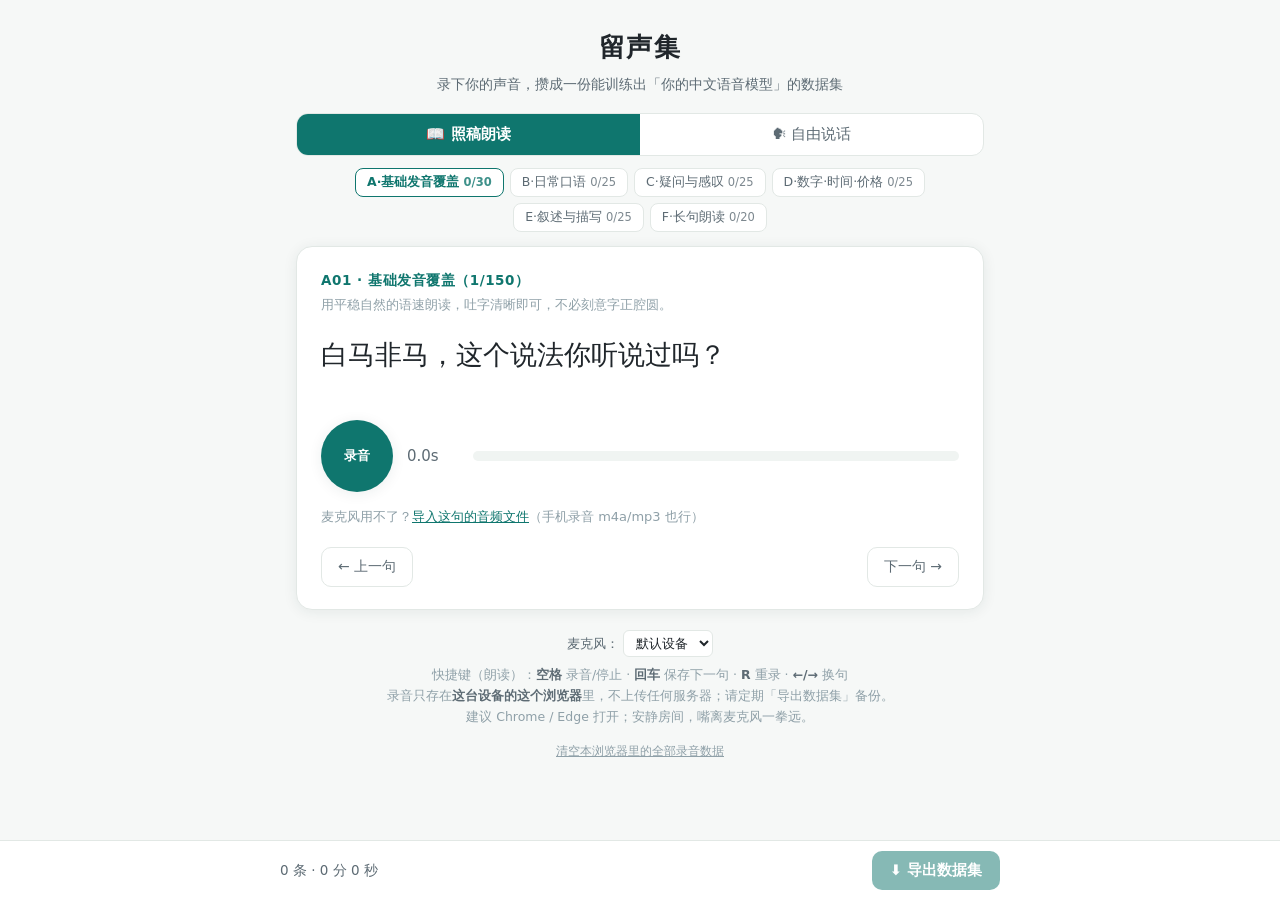
==== commit 9ef142cc: "修复 hidden 属性被 display:flex 类样式覆盖导致空「已有录音」区常显 .existing 等设置了 display 的类会压过浏览器默认的 [hidden]{display:non" ====
--- a/web/index.html
+++ b/web/index.html
@@ -62,6 +62,7 @@
 }
 
 * { box-sizing: border-box; margin: 0; padding: 0; }
+[hidden] { display: none !important; }
 html { -webkit-text-size-adjust: 100%; }
 body {
   font-family: system-ui, "PingFang SC", "Microsoft YaHei", "Noto Sans CJK SC", sans-serif;
